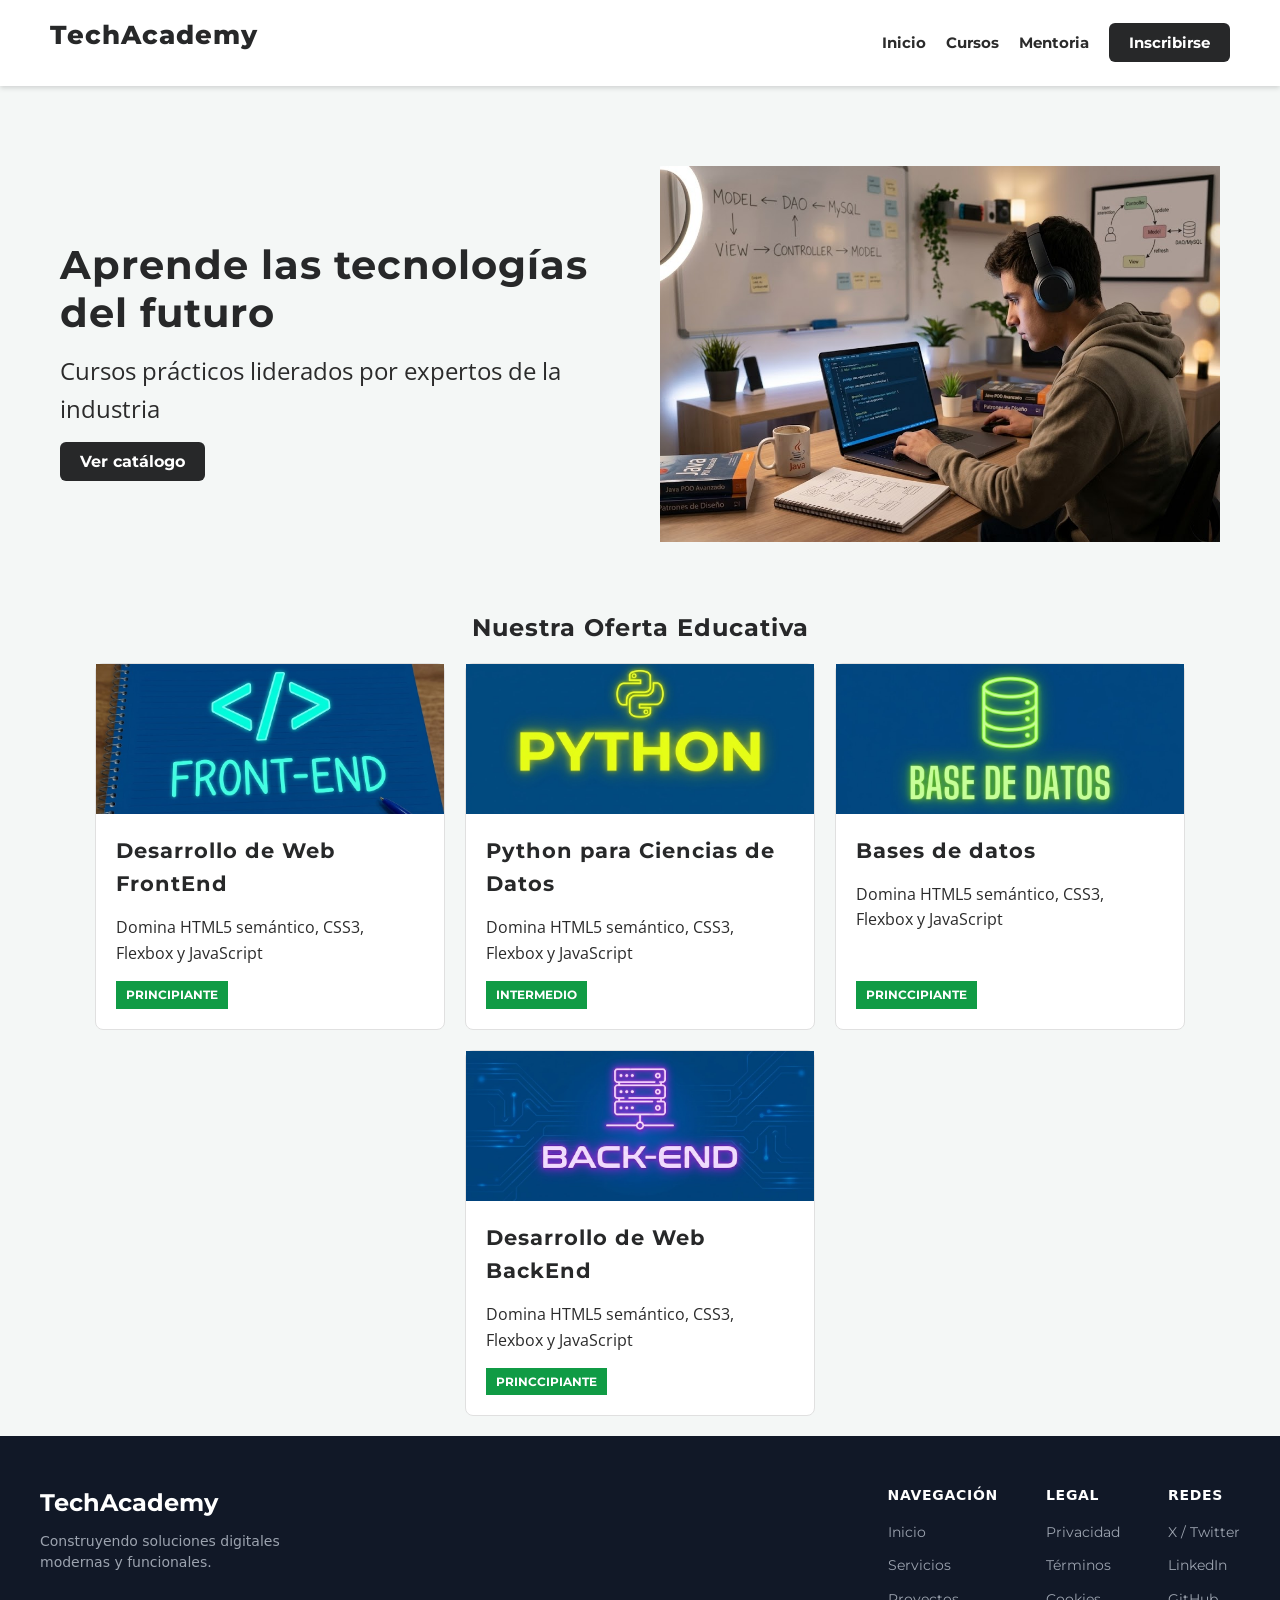
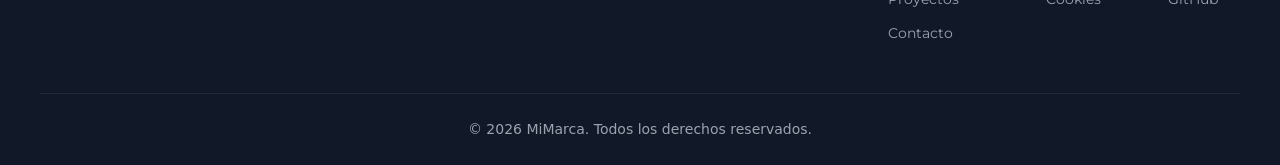
==== index.html @ e3f8f888 "Entrega del proyecto TechAcademy" ====
<!DOCTYPE html>
<html lang="en">
<head>
    <meta charset="UTF-8">
    <meta name="viewport" content="width=device-width, initial-scale=1.0">
    <link rel="stylesheet" href="css/myStyle.css">

    <title>TechAcademy</title>

    <!--tipografia google internet-->
    <link rel="preconnect" href="https://fonts.googleapis.com">
    <link rel="preconnect" href="https://fonts.gstatic.com" crossorigin>
    <link href="https://fonts.googleapis.com/css2?family=Montserrat:ital,wght@0,100..900;1,100..900&display=swap" rel="stylesheet">

</head>
<body>

    <header>

        <div id="logo">
            <h1>TechAcademy</h1>
        </div>

        <nav class="navPrincipal">
            <ul>
                <li><a href="index.html">Inicio</a></li>
                <li><a href="cursos.html">Cursos</a></li>
                <li><a href="mentoria.html">Mentoria</a></li>
                <li><a href="inscribirse.html" id="btn_destacado">Inscribirse</a></li>
            </ul>

        </nav>
    </header>

    <!--CONTENIDO PRINCIPAL-->

    <main class="contenido_principal">
        <section class="tec">
            <section class="tec_contenido">
                <h2>Aprende las tecnologías del futuro</h2>
                <p>Cursos prácticos liderados por expertos de la industria</p>
                <a href="" id="btn_catalogo">Ver catálogo</a>
            </section>
            
            <section class="img">
                <img src="images/img1.jpg" alt="img.error">
            </section>

        </section>

        <section id="catalogo">
            <h2>Nuestra Oferta Educativa</h2>
            <div class="grid_grautitos">
                <article class="tarjeta_curso">
                    <img src="images/img2.jpg" alt="FrontEnd">
                    <div class="info_curso">
                        <h3>Desarrollo de Web FrontEnd</h3>
                        <p>Domina HTML5 semántico, CSS3, Flexbox y JavaScript</p>
                        <span class="nivel">Principiante</span>
                    </div>
                </article>

                  <article class="tarjeta_curso">
                    <img src="images/img3.jpg" alt="FrontEnd">
                    <div class="info_curso">
                        <h3>Python para Ciencias de Datos</h3>
                        <p>Domina HTML5 semántico, CSS3, Flexbox y JavaScript</p>
                        <span class="nivel">Intermedio</span>
                    </div>
                </article>

                  <article class="tarjeta_curso">
                    <img src="images/img4.jpg" alt="FrontEnd">
                    <div class="info_curso">
                        <h3>Bases de datos</h3>
                        <p>Domina HTML5 semántico, CSS3, Flexbox y JavaScript</p>
                        <span class="nivel">Princcipiante</span>
                    </div>
                </article>

                  <article class="tarjeta_curso">
                    <img src="images/img5.jpg" alt="FrontEnd">
                    <div class="info_curso">
                        <h3>Desarrollo de Web BackEnd</h3>
                        <p>Domina HTML5 semántico, CSS3, Flexbox y JavaScript</p>
                        <span class="nivel">Princcipiante</span>
                    </div>
                </article>
            </div>
            
        </section>
    </main>

    <footer class="footer">
  <div class="footer-container">
    <div class="footer-brand">
      <a href="#" class="footer-logo">TechAcademy</a>
      <p>Construyendo soluciones digitales modernas y funcionales.</p>
    </div>

    <div class="footer-links">
      <div class="footer-col">
        <h4>Navegación</h4>
        <ul>
          <li><a href="#">Inicio</a></li>
          <li><a href="#">Servicios</a></li>
          <li><a href="#">Proyectos</a></li>
          <li><a href="#">Contacto</a></li>
        </ul>
      </div>

      <div class="footer-col">
        <h4>Legal</h4>
        <ul>
          <li><a href="#">Privacidad</a></li>
          <li><a href="#">Términos</a></li>
          <li><a href="#">Cookies</a></li>
        </ul>
      </div>

      <div class="footer-col">
        <h4>Redes</h4>
        <ul>
          <li><a href="#">X / Twitter</a></li>
          <li><a href="#">LinkedIn</a></li>
          <li><a href="#">GitHub</a></li>
        </ul>
      </div>
    </div>
  </div>

  <div class="footer-bottom">
    <p>&copy; 2026 MiMarca. Todos los derechos reservados.</p>
  </div>
</footer>
</body>
</html>
---- css/myStyle.css ----
@font-face{
    font-family: 'OpenDescarga' ;
    src: url('../fonts/OpenSans-Regular.ttf') format('woff2');/*  ..  salir del css*/
}
/*VARIABLES*/
:root{
    /*se declaran con --*/
    --colorPrincipal:#272829;
    --colorSecundario: #109b45;
    --colorObscuro:#2b2b2b;
    --colorClaro: #fff;
    --colorFondo: #f4f7f6;
    --colorBorde: #e0e0e0;

    --fuenteTitulos:'Montserrat';
    --fuenteCuerpo:'OpenDescargada';
}
*{
    box-sizing: border-box;
    margin: 0;
    padding: 0;

}
body{
    background-color: var(--colorFondo);
    color: var(--colorObscuro);
    line-height: 1.6;
    font-family: 'OpenDescarga';
}
ul{
    text-decoration: none;
}
li{
    list-style: none;
    border-left: 20px;
}
a{
    text-decoration: none;
    font-family: var(--fuenteTitulos);
}
nav{
    display: flex;
}
header{
    display: flex;
    background-color: var(--colorClaro);
    justify-content: space-between; 
    align-items: center;
    box-shadow: 0 2px 5px rgb(0, 0, 0, 0.15);
    top: 0;
    position: sticky;
    z-index: 1000;
    padding: 15px 50px;
}
nav ul{
    display: flex;
    gap: 20px; /* espaciado*/
    align-items: center;
}
nav a{

    font-size: 0.95rem;
    font-weight: bold;
    color: inherit; /*el color de los contenedores padre*/
}
nav a:hover{
    color: var(--colorSecundario);
}
#logo h1{
    color: var(--colorPrincipal);
    font-size: 1.6rem;
    font-weight: 800;
}
h1, h2, h3{
    font-family:var(--fuenteTitulos);
    font-weight: 700 ;
    letter-spacing: 1px;
    margin-bottom: 15px;
}
#btn_destacado, #btn_catalogo{
    padding: 10px 20px;
    border-radius: 6px;
    font-weight: 700; /*tipografia gruesa*/
    background-color: var(--colorPrincipal);
    color: var(--colorClaro);
}
#btn_destacado:hover{
    background-color: var(--colorClaro);
    color: var(--colorSecundario);
}

.contenido_principal{
    max-width: 1200px;
    margin: 0 auto;
    padding: 20px;
}
/*CONTENIDO PRINCIPAL*/
.tec{
    display: flex;
    align-items: center;
    gap: 40px;
    padding: 60px 0;
    flex-wrap: wrap;
}
.tec_contenido, .img{
    flex: 1 1 300px;
}
.tec_contenido h2{
    font-size: 2.5rem;
    color: var(--colorPrincipal);
    line-height: 1.2;
}
.tec_contenido p{
    font-size: 1.5rem;
    margin-bottom: 20px;
}

.img img{
    width: 100%;
    height: auto;

}
/*btn de "ver catalogo"*/

#btn_catalogo:hover{
    background-color: var(--colorSecundario);
}

/*GRID CURSOS*/
.catalogo{
    padding: 40px 0;
}
#catalogo h2{
    text-align: center;
    color: var(--colorPrincipal);
}
.grid_grautitos{
    display: flex;
    flex-wrap: wrap;
    gap: 20px;
    justify-content: center;
}
.tarjeta_curso{
    background-color: var(--colorClaro);
    border: 1px solid var(--colorBorde);
    border-radius: 8px;
    flex: 1 1 280px; /* grow shrink basis*/
    max-width: 350px;
    display: flex;
    flex-direction: column;
    /* aqui efecto*/
    transition: transform 0.5s ease, box-shadow 0.5s ease;
}

.tarjeta_curso:hover{
     transform: translateY(-5px);
     box-shadow: 0 6px rgb(0, 0, 0, 0.08);
}
.tarjeta_curso img{
    width: 100%;
    height: 150px;
    object-fit: cover;
}
.info_curso{
    padding: 20px;
    flex-grow: 1;
    display: flex;
    flex-direction: column;
}
.info_curso h3{
    font-size: 1.3rem;
    color: var(--colorPrincipal);

}
.info_curso p{
    margin-bottom: 15px;
    flex-grow: 1;
    color: var(--colorObscuro);
}
.nivel{
    background-color: var(--colorSecundario);
    color: var(--colorClaro);
    font-family: var(--fuenteTitulos);
    padding: 4px 10px;
    font-size: 0.75rem;
    font-weight: 700;
    text-transform: uppercase;
    align-self: flex-start;
}

.footer {
  background-color: #111827;
  color: #9ca3af;
  padding: 3rem 1.5rem 1.5rem;
  font-family: system-ui, -apple-system, sans-serif;
}

.footer-container {
  max-width: 1200px;
  margin: 0 auto;
  display: flex;
  flex-wrap: wrap;
  justify-content: space-between;
  gap: 2rem;
}

.footer-brand {
  max-width: 300px;
}

.footer-logo {
  color: #ffffff;
  font-size: 1.5rem;
  font-weight: bold;
  text-decoration: none;
}

.footer-brand p {
  margin-top: 0.5rem;
  font-size: 0.875rem;
  line-height: 1.5;
}

.footer-links {
  display: flex;
  gap: 3rem;
  flex-wrap: wrap;
}

.footer-col h4 {
  color: #ffffff;
  font-size: 0.875rem;
  font-weight: 600;
  text-transform: uppercase;
  letter-spacing: 0.05em;
  margin-bottom: 0.75rem;
}

.footer-col ul {
  list-style: none;
  padding: 0;
  margin: 0;
}

.footer-col li {
  margin-bottom: 0.5rem;
}

.footer-col a {
  color: #9ca3af;
  text-decoration: none;
  font-size: 0.875rem;
  transition: color 0.2s;
}

.footer-col a:hover {
  color: #ffffff;
}

.footer-bottom {
  max-width: 1200px;
  margin: 2.5rem auto 0;
  padding-top: 1.5rem;
  border-top: 1px solid #1f2937;
  text-align: center;
  font-size: 0.875rem;
}
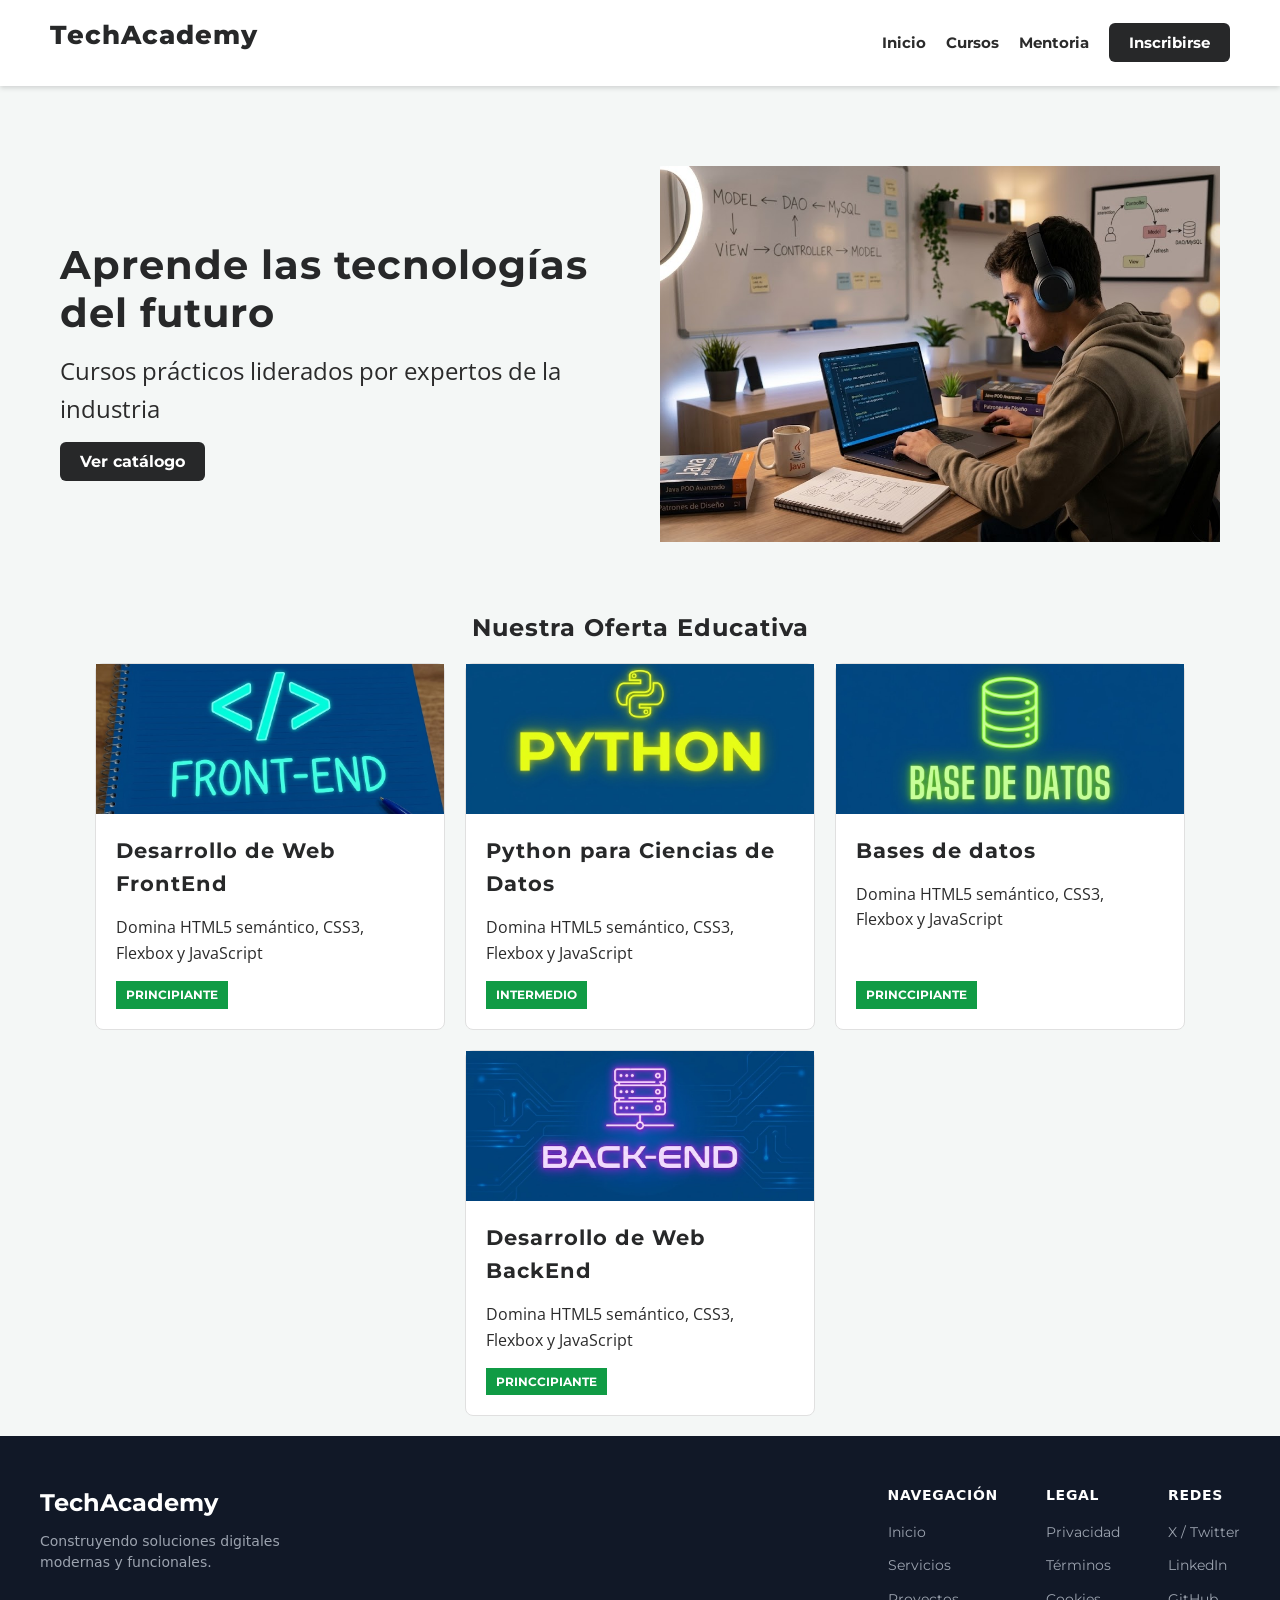
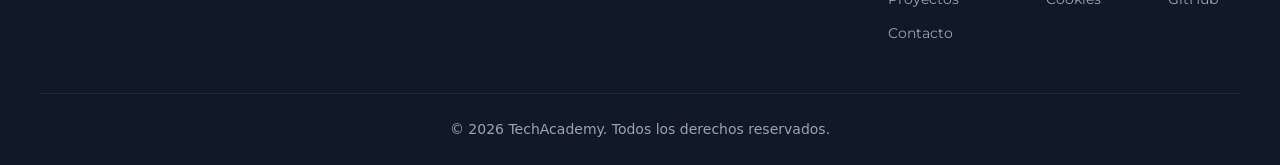
==== commit 73e021d6: "agregé el footer" ====
--- a/index.html
+++ b/index.html
@@ -130,7 +130,7 @@
   </div>
 
   <div class="footer-bottom">
-    <p>&copy; 2026 MiMarca. Todos los derechos reservados.</p>
+    <p>&copy; 2026 TechAcademy. Todos los derechos reservados.</p>
   </div>
 </footer>
 </body>
